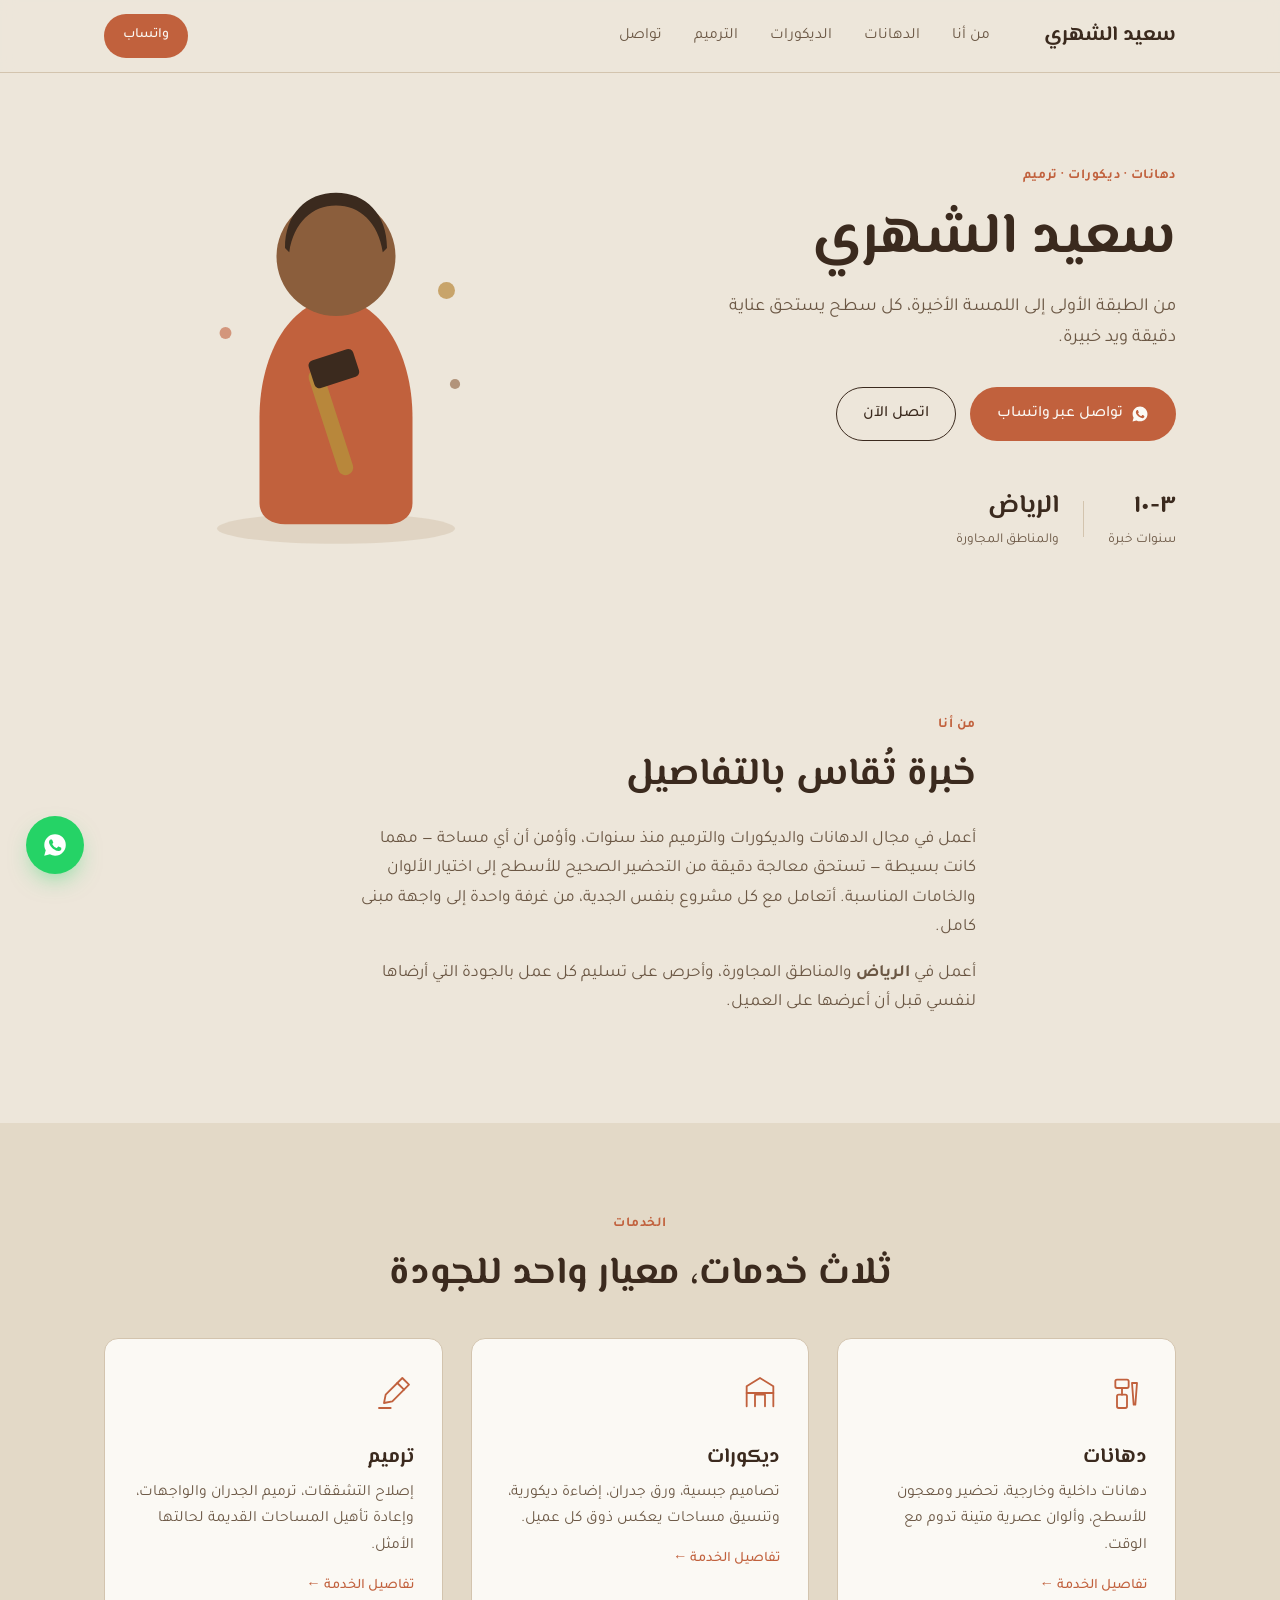
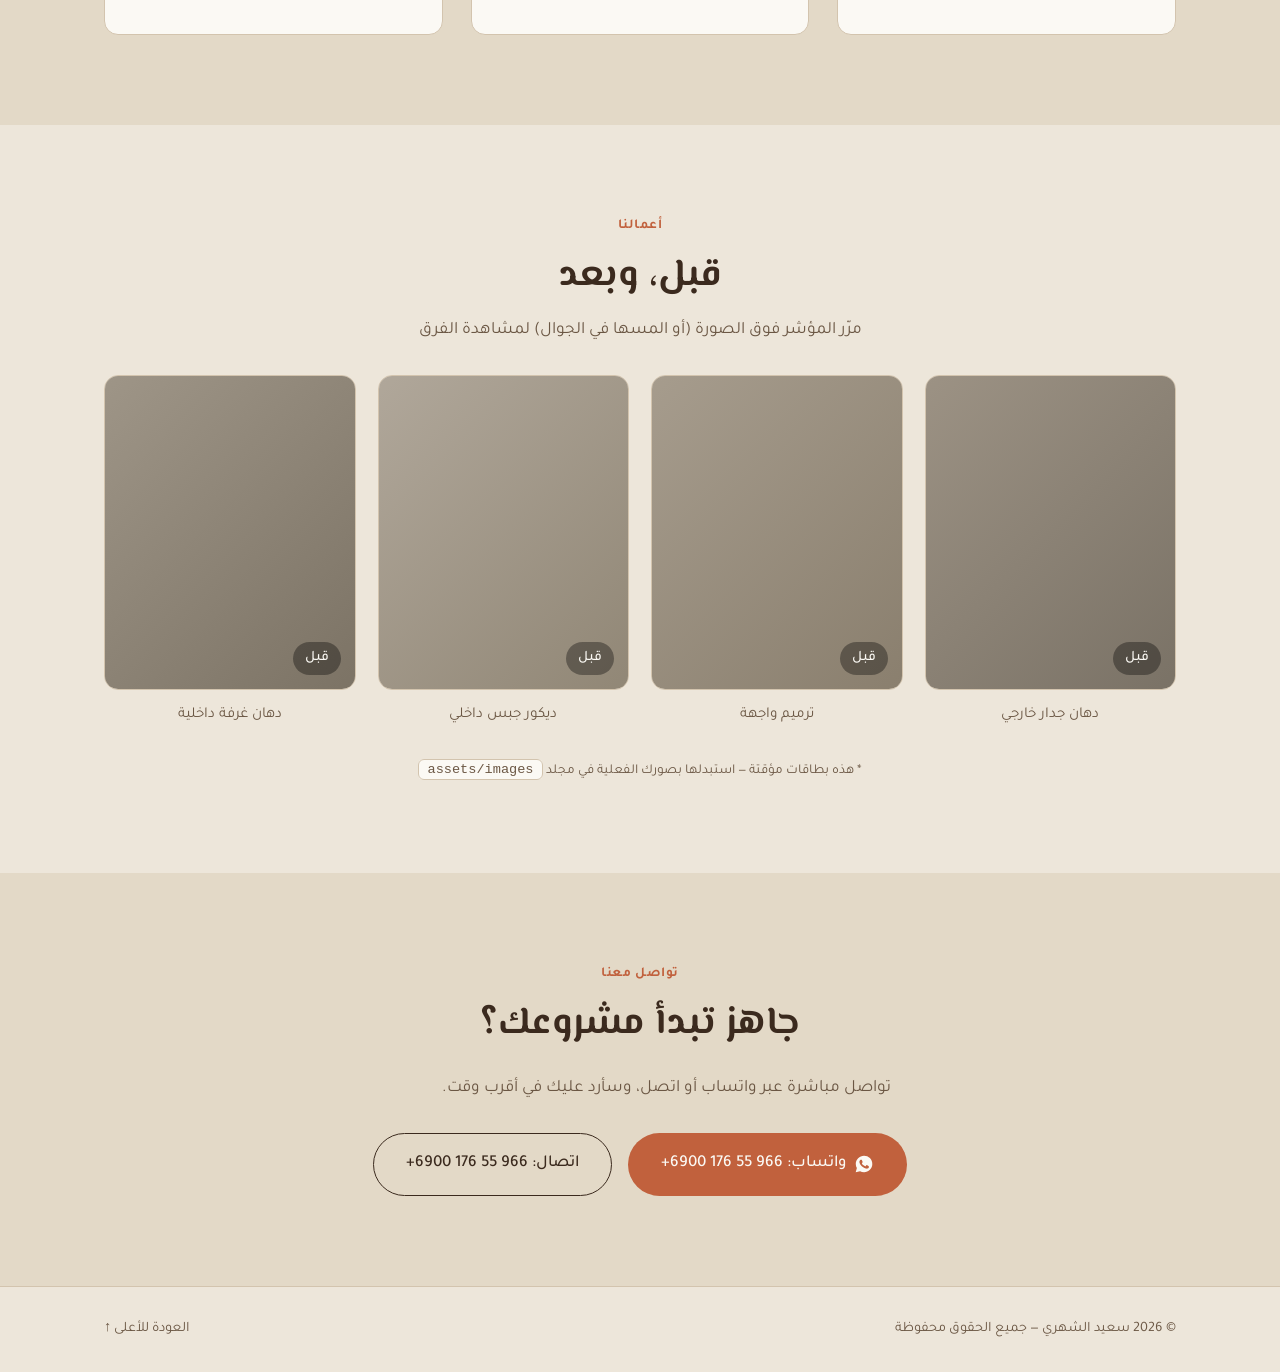
==== index.html @ 1bb6c1e1 "الموقع كامل مع CSS و JS" ====
<!DOCTYPE html>
<html lang="ar" dir="rtl">
<head>
<meta charset="UTF-8">
<meta name="viewport" content="width=device-width, initial-scale=1.0">
<title>سعيد الشهري | دهانات · ديكورات · ترميم في الرياض</title>
<meta name="description" content="سعيد الشهري - خبرة في الدهانات والديكورات والترميم. تواصل عبر واتساب أو اتصل مباشرة.">
<link rel="preconnect" href="https://fonts.googleapis.com">
<link rel="preconnect" href="https://fonts.gstatic.com" crossorigin>
<link href="https://fonts.googleapis.com/css2?family=El+Messiri:wght@500;600;700&family=Tajawal:wght@300;400;500;700&display=swap" rel="stylesheet">
<link rel="stylesheet" href="css/style.css">
</head>
<body>

<header class="site-header" id="top">
  <div class="container header-inner">
    <a href="#top" class="brand">سعيد الشهري</a>
    <nav class="main-nav" id="mainNav">
      <a href="#about">من أنا</a>
      <a href="painting.html">الدهانات</a>
      <a href="decor.html">الديكورات</a>
      <a href="restoration.html">الترميم</a>
      <a href="#contact">تواصل</a>
    </nav>
    <a href="https://wa.me/966551766900" class="btn btn-small btn-primary header-cta" target="_blank" rel="noopener">واتساب</a>
    <button class="nav-toggle" id="navToggle" aria-label="فتح القائمة" aria-expanded="false">
      <span></span><span></span><span></span>
    </button>
  </div>
</header>

<main>

  <!-- Hero -->
  <section class="hero">
    <div class="container hero-inner">
      <div class="hero-text reveal">
        <p class="eyebrow">دهانات · ديكورات · ترميم</p>
        <h1>سعيد الشهري</h1>
        <p class="hero-sub">من الطبقة الأولى إلى اللمسة الأخيرة، كل سطح يستحق عناية دقيقة ويد خبيرة.</p>
        <div class="hero-actions">
          <a href="https://wa.me/966551766900" class="btn btn-primary" target="_blank" rel="noopener">
            <svg viewBox="0 0 24 24" width="18" height="18" fill="currentColor" aria-hidden="true"><path d="M12.04 2C6.58 2 2.13 6.45 2.13 11.91c0 1.75.46 3.45 1.32 4.95L2.05 22l5.25-1.38a9.9 9.9 0 0 0 4.74 1.21h.01c5.46 0 9.91-4.45 9.91-9.91 0-2.65-1.03-5.14-2.9-7.01A9.82 9.82 0 0 0 12.04 2zm5.8 14.1c-.24.68-1.4 1.32-1.93 1.4-.5.08-1.11.11-1.79-.11-.41-.13-.94-.3-1.62-.6-2.85-1.23-4.71-4.1-4.85-4.29-.14-.19-1.16-1.54-1.16-2.94s.73-2.09 1-2.38c.26-.28.57-.35.76-.35h.55c.18 0 .41-.03.63.48.24.55.81 1.9.88 2.04.07.14.12.31.02.5-.09.19-.14.31-.28.48-.14.16-.29.36-.42.49-.14.14-.28.28-.12.55.16.28.72 1.19 1.56 1.92 1.07.95 1.98 1.25 2.25 1.39.28.14.44.12.6-.07.16-.19.69-.8.87-1.08.19-.28.37-.23.62-.14.26.09 1.6.75 1.87.89.28.14.46.21.53.32.07.13.07.7-.17 1.38z"/></svg>
            تواصل عبر واتساب
          </a>
          <a href="tel:+966551766900" class="btn btn-ghost">اتصل الآن</a>
        </div>
        <div class="hero-stats">
          <div class="stat">
            <span class="stat-num">٣-١٠</span>
            <span class="stat-label">سنوات خبرة</span>
          </div>
          <div class="stat-divider" aria-hidden="true"></div>
          <div class="stat">
            <span class="stat-num">الرياض</span>
            <span class="stat-label">والمناطق المجاورة</span>
          </div>
        </div>
      </div>
      <div class="hero-visual reveal" aria-hidden="true">
        <svg viewBox="0 0 400 460" class="avatar-illustration">
          <ellipse cx="200" cy="430" rx="140" ry="18" fill="#D3C4AE" opacity="0.5"/>
          <path d="M110 300 C110 220 150 160 200 160 C250 160 290 220 290 300 L290 400 C290 415 278 425 260 425 L140 425 C122 425 110 415 110 400 Z" fill="#C1613D"/>
          <circle cx="200" cy="110" r="70" fill="#8B5E3C"/>
          <path d="M140 100 C140 60 165 35 200 35 C235 35 260 60 260 100 L255 105 C250 70 228 50 200 50 C172 50 150 70 145 105 Z" fill="#3B2A1E"/>
          <rect x="185" y="240" width="18" height="130" rx="9" fill="#B8873B" transform="rotate(-18 194 305)"/>
          <rect x="170" y="225" width="55" height="34" rx="6" fill="#3B2A1E" transform="rotate(-18 197 242)"/>
          <circle cx="330" cy="150" r="10" fill="#B8873B" opacity="0.7"/>
          <circle cx="70" cy="200" r="7" fill="#C1613D" opacity="0.6"/>
          <circle cx="340" cy="260" r="6" fill="#8B5E3C" opacity="0.6"/>
        </svg>
      </div>
    </div>
  </section>

  <!-- About -->
  <section class="section" id="about">
    <div class="container narrow reveal">
      <p class="eyebrow">من أنا</p>
      <h2>خبرة تُقاس بالتفاصيل</h2>
      <p class="lead">
        أعمل في مجال الدهانات والديكورات والترميم منذ سنوات، وأؤمن أن أي مساحة — مهما كانت بسيطة —
        تستحق معالجة دقيقة من التحضير الصحيح للأسطح إلى اختيار الألوان والخامات المناسبة.
        أتعامل مع كل مشروع بنفس الجدية، من غرفة واحدة إلى واجهة مبنى كامل.
      </p>
      <p class="lead">
        أعمل في <strong>الرياض</strong> والمناطق المجاورة، وأحرص على تسليم كل عمل بالجودة
        التي أرضاها لنفسي قبل أن أعرضها على العميل.
      </p>
    </div>
  </section>

  <!-- Services -->
  <section class="section section-alt" id="services">
    <div class="container reveal">
      <p class="eyebrow center">الخدمات</p>
      <h2 class="center">ثلاث خدمات، معيار واحد للجودة</h2>
      <div class="services-grid">

        <div class="service-card">
          <div class="service-icon">
            <svg viewBox="0 0 48 48" width="40" height="40" fill="none" stroke="currentColor" stroke-width="2.2" stroke-linecap="round" stroke-linejoin="round">
              <rect x="10" y="8" width="16" height="10" rx="2"/>
              <path d="M18 18v8"/>
              <rect x="12" y="26" width="12" height="16" rx="2"/>
              <path d="M30 12h6l-2 26h-2z"/>
            </svg>
          </div>
          <h3>دهانات</h3>
          <p>دهانات داخلية وخارجية، تحضير ومعجون للأسطح، وألوان عصرية متينة تدوم مع الوقت.</p>
          <a href="painting.html" class="service-more">تفاصيل الخدمة ←</a>
        </div>

        <div class="service-card">
          <div class="service-icon">
            <svg viewBox="0 0 48 48" width="40" height="40" fill="none" stroke="currentColor" stroke-width="2.2" stroke-linecap="round" stroke-linejoin="round">
              <path d="M8 40V16l16-10 16 10v24"/>
              <path d="M18 40V26h12v14"/>
              <path d="M8 24h32"/>
            </svg>
          </div>
          <h3>ديكورات</h3>
          <p>تصاميم جبسية، ورق جدران، إضاءة ديكورية، وتنسيق مساحات يعكس ذوق كل عميل.</p>
          <a href="decor.html" class="service-more">تفاصيل الخدمة ←</a>
        </div>

        <div class="service-card">
          <div class="service-icon">
            <svg viewBox="0 0 48 48" width="40" height="40" fill="none" stroke="currentColor" stroke-width="2.2" stroke-linecap="round" stroke-linejoin="round">
              <path d="M34 6l8 8-20 20-10 2 2-10z"/>
              <path d="M28 12l8 8"/>
              <path d="M6 42h14"/>
            </svg>
          </div>
          <h3>ترميم</h3>
          <p>إصلاح التشققات، ترميم الجدران والواجهات، وإعادة تأهيل المساحات القديمة لحالتها الأمثل.</p>
          <a href="restoration.html" class="service-more">تفاصيل الخدمة ←</a>
        </div>

      </div>
    </div>
  </section>

  <!-- Gallery -->
  <section class="section" id="gallery">
    <div class="container reveal">
      <p class="eyebrow center">أعمالنا</p>
      <h2 class="center">قبل، وبعد</h2>
      <p class="lead center gallery-hint">مرّر المؤشر فوق الصورة (أو المسها في الجوال) لمشاهدة الفرق</p>

      <div class="gallery-grid">
        <div class="gallery-card">
          <div class="gallery-wipe">
            <div class="gallery-before ph-1"><span>قبل</span></div>
            <div class="gallery-after ph-1-after"><span>بعد</span></div>
          </div>
          <p class="gallery-caption">دهان جدار خارجي</p>
        </div>
        <div class="gallery-card">
          <div class="gallery-wipe">
            <div class="gallery-before ph-2"><span>قبل</span></div>
            <div class="gallery-after ph-2-after"><span>بعد</span></div>
          </div>
          <p class="gallery-caption">ترميم واجهة</p>
        </div>
        <div class="gallery-card">
          <div class="gallery-wipe">
            <div class="gallery-before ph-3"><span>قبل</span></div>
            <div class="gallery-after ph-3-after"><span>بعد</span></div>
          </div>
          <p class="gallery-caption">ديكور جبس داخلي</p>
        </div>
        <div class="gallery-card">
          <div class="gallery-wipe">
            <div class="gallery-before ph-4"><span>قبل</span></div>
            <div class="gallery-after ph-4-after"><span>بعد</span></div>
          </div>
          <p class="gallery-caption">دهان غرفة داخلية</p>
        </div>
      </div>
      <p class="gallery-note">* هذه بطاقات مؤقتة — استبدلها بصورك الفعلية في مجلد <code>assets/images</code></p>
    </div>
  </section>

  <!-- Contact -->
  <section class="section section-alt" id="contact">
    <div class="container narrow center reveal">
      <p class="eyebrow center">تواصل معنا</p>
      <h2>جاهز تبدأ مشروعك؟</h2>
      <p class="lead">تواصل مباشرة عبر واتساب أو اتصل، وسأرد عليك في أقرب وقت.</p>
      <div class="contact-actions">
        <a href="https://wa.me/966551766900" class="btn btn-primary btn-large" target="_blank" rel="noopener">
          <svg viewBox="0 0 24 24" width="20" height="20" fill="currentColor" aria-hidden="true"><path d="M12.04 2C6.58 2 2.13 6.45 2.13 11.91c0 1.75.46 3.45 1.32 4.95L2.05 22l5.25-1.38a9.9 9.9 0 0 0 4.74 1.21h.01c5.46 0 9.91-4.45 9.91-9.91 0-2.65-1.03-5.14-2.9-7.01A9.82 9.82 0 0 0 12.04 2zm5.8 14.1c-.24.68-1.4 1.32-1.93 1.4-.5.08-1.11.11-1.79-.11-.41-.13-.94-.3-1.62-.6-2.85-1.23-4.71-4.1-4.85-4.29-.14-.19-1.16-1.54-1.16-2.94s.73-2.09 1-2.38c.26-.28.57-.35.76-.35h.55c.18 0 .41-.03.63.48.24.55.81 1.9.88 2.04.07.14.12.31.02.5-.09.19-.14.31-.28.48-.14.16-.29.36-.42.49-.14.14-.28.28-.12.55.16.28.72 1.19 1.56 1.92 1.07.95 1.98 1.25 2.25 1.39.28.14.44.12.6-.07.16-.19.69-.8.87-1.08.19-.28.37-.23.62-.14.26.09 1.6.75 1.87.89.28.14.46.21.53.32.07.13.07.7-.17 1.38z"/></svg>
          واتساب: 966 55 176 6900+
        </a>
        <a href="tel:+966551766900" class="btn btn-ghost btn-large">اتصال: 966 55 176 6900+</a>
      </div>
    </div>
  </section>

</main>

<footer class="site-footer">
  <div class="container footer-inner">
    <span>© <span id="year"></span> سعيد الشهري — جميع الحقوق محفوظة</span>
    <a href="#top" class="back-top">العودة للأعلى ↑</a>
  </div>
</footer>

<a href="https://wa.me/966551766900" class="floating-whatsapp" target="_blank" rel="noopener" aria-label="تواصل عبر واتساب">
  <svg viewBox="0 0 24 24" width="26" height="26" fill="currentColor" aria-hidden="true"><path d="M12.04 2C6.58 2 2.13 6.45 2.13 11.91c0 1.75.46 3.45 1.32 4.95L2.05 22l5.25-1.38a9.9 9.9 0 0 0 4.74 1.21h.01c5.46 0 9.91-4.45 9.91-9.91 0-2.65-1.03-5.14-2.9-7.01A9.82 9.82 0 0 0 12.04 2zm5.8 14.1c-.24.68-1.4 1.32-1.93 1.4-.5.08-1.11.11-1.79-.11-.41-.13-.94-.3-1.62-.6-2.85-1.23-4.71-4.1-4.85-4.29-.14-.19-1.16-1.54-1.16-2.94s.73-2.09 1-2.38c.26-.28.57-.35.76-.35h.55c.18 0 .41-.03.63.48.24.55.81 1.9.88 2.04.07.14.12.31.02.5-.09.19-.14.31-.28.48-.14.16-.29.36-.42.49-.14.14-.28.28-.12.55.16.28.72 1.19 1.56 1.92 1.07.95 1.98 1.25 2.25 1.39.28.14.44.12.6-.07.16-.19.69-.8.87-1.08.19-.28.37-.23.62-.14.26.09 1.6.75 1.87.89.28.14.46.21.53.32.07.13.07.7-.17 1.38z"/></svg>
</a>

<script src="js/main.js"></script>
</body>
</html>
---- css/style.css ----
/* ===== Tokens ===== */
:root {
  --bg: #EDE6DA;
  --bg-alt: #E3D9C7;
  --ink: #3B2A1E;
  --ink-soft: #6B5744;
  --terracotta: #C1613D;
  --terracotta-dark: #A6502F;
  --ochre: #B8873B;
  --line: #D3C4AE;
  --white: #FBF9F4;

  --font-display: 'El Messiri', 'Tahoma', sans-serif;
  --font-body: 'Tajawal', 'Tahoma', sans-serif;

  --container: 1120px;
  --radius: 14px;
}

@media (prefers-reduced-motion: reduce) {
  * { animation-duration: 0.001ms !important; transition-duration: 0.001ms !important; }
}

* { box-sizing: border-box; margin: 0; padding: 0; }

html { scroll-behavior: smooth; }

body {
  font-family: var(--font-body);
  background: var(--bg);
  color: var(--ink);
  line-height: 1.7;
  -webkit-font-smoothing: antialiased;
}

img { max-width: 100%; display: block; }

.container {
  max-width: var(--container);
  margin: 0 auto;
  padding: 0 24px;
}
.container.narrow { max-width: 720px; }
.center { text-align: center; }

h1, h2, h3 {
  font-family: var(--font-display);
  font-weight: 700;
  color: var(--ink);
  line-height: 1.25;
}

a { color: inherit; text-decoration: none; }

/* ===== Reveal on scroll ===== */
.reveal {
  opacity: 0;
  transform: translateY(18px);
  transition: opacity 0.7s ease, transform 0.7s ease;
}
.reveal.is-visible {
  opacity: 1;
  transform: translateY(0);
}

/* ===== Header ===== */
.site-header {
  position: sticky;
  top: 0;
  z-index: 50;
  background: rgba(237, 230, 218, 0.9);
  backdrop-filter: blur(8px);
  border-bottom: 1px solid var(--line);
}
.header-inner {
  display: flex;
  align-items: center;
  justify-content: space-between;
  gap: 20px;
  height: 72px;
}
.brand {
  font-family: var(--font-display);
  font-size: 1.3rem;
  font-weight: 700;
  color: var(--ink);
}
.main-nav {
  display: flex;
  gap: 28px;
  margin-inline-end: auto;
  margin-inline-start: 32px;
}
.main-nav a {
  font-size: 0.98rem;
  color: var(--ink-soft);
  position: relative;
  padding: 6px 2px;
  transition: color 0.2s ease;
}
.main-nav a:hover { color: var(--terracotta); }

.header-cta { display: inline-flex; }

.nav-toggle {
  display: none;
  flex-direction: column;
  justify-content: center;
  gap: 5px;
  width: 40px;
  height: 40px;
  background: none;
  border: none;
  cursor: pointer;
}
.nav-toggle span {
  display: block;
  height: 2px;
  background: var(--ink);
  border-radius: 2px;
  transition: transform 0.25s ease, opacity 0.25s ease;
}

/* ===== Buttons ===== */
.btn {
  display: inline-flex;
  align-items: center;
  gap: 8px;
  padding: 13px 26px;
  border-radius: 999px;
  font-size: 0.98rem;
  font-weight: 500;
  cursor: pointer;
  border: 1.5px solid transparent;
  transition: transform 0.2s ease, box-shadow 0.2s ease, background 0.2s ease;
}
.btn-primary {
  background: var(--terracotta);
  color: var(--white);
}
.btn-primary:hover {
  background: var(--terracotta-dark);
  transform: translateY(-2px);
  box-shadow: 0 8px 20px -8px rgba(193, 97, 61, 0.6);
}
.btn-ghost {
  background: transparent;
  border-color: var(--ink);
  color: var(--ink);
}
.btn-ghost:hover {
  background: var(--ink);
  color: var(--white);
  transform: translateY(-2px);
}
.btn-small { padding: 9px 18px; font-size: 0.88rem; }
.btn-large { padding: 16px 32px; font-size: 1.05rem; }

/* ===== Hero ===== */
.hero {
  padding: 90px 0 70px;
  overflow: hidden;
}
.hero-inner {
  display: grid;
  grid-template-columns: 1.1fr 0.9fr;
  gap: 40px;
  align-items: center;
}
.eyebrow {
  font-size: 0.85rem;
  letter-spacing: 0.04em;
  color: var(--terracotta);
  font-weight: 700;
  margin-bottom: 14px;
}
.eyebrow.center { text-align: center; }
.hero h1 {
  font-size: clamp(2.4rem, 5vw, 3.6rem);
  margin-bottom: 18px;
}
.hero-sub {
  font-size: 1.15rem;
  color: var(--ink-soft);
  max-width: 46ch;
  margin-bottom: 32px;
}
.hero-actions {
  display: flex;
  flex-wrap: wrap;
  gap: 14px;
  margin-bottom: 44px;
}
.hero-stats {
  display: flex;
  align-items: center;
  gap: 24px;
}
.stat { display: flex; flex-direction: column; }
.stat-num {
  font-family: var(--font-display);
  font-size: 1.6rem;
  font-weight: 700;
  color: var(--ink);
}
.stat-label {
  font-size: 0.85rem;
  color: var(--ink-soft);
}
.stat-divider {
  width: 1px;
  height: 36px;
  background: var(--line);
}

.hero-visual { display: flex; justify-content: center; }
.avatar-illustration { width: 100%; max-width: 340px; height: auto; }

/* ===== Sections ===== */
.section { padding: 90px 0; }
.section-alt { background: var(--bg-alt); }

.section h2 {
  font-size: clamp(1.8rem, 3.5vw, 2.4rem);
  margin-bottom: 26px;
}
.lead {
  font-size: 1.08rem;
  color: var(--ink-soft);
  margin-bottom: 16px;
  max-width: 62ch;
}
.lead.center { margin-left: auto; margin-right: auto; }

/* ===== Services ===== */
.services-grid {
  display: grid;
  grid-template-columns: repeat(3, 1fr);
  gap: 28px;
  margin-top: 40px;
}
.service-card {
  background: var(--white);
  border: 1px solid var(--line);
  border-radius: var(--radius);
  padding: 34px 28px;
  text-align: start;
  transition: transform 0.25s ease, box-shadow 0.25s ease;
}
.service-card:hover {
  transform: translateY(-6px);
  box-shadow: 0 16px 30px -18px rgba(59, 42, 30, 0.3);
}
.service-icon {
  color: var(--terracotta);
  margin-bottom: 18px;
}
.service-card h3 {
  font-size: 1.3rem;
  margin-bottom: 10px;
}
.service-card p {
  color: var(--ink-soft);
  font-size: 0.98rem;
}

/* ===== Gallery ===== */
.gallery-hint { margin-top: -10px; }
.gallery-grid {
  display: grid;
  grid-template-columns: repeat(4, 1fr);
  gap: 22px;
  margin-top: 30px;
}
.gallery-card { text-align: center; }
.gallery-wipe {
  position: relative;
  aspect-ratio: 4 / 5;
  border-radius: var(--radius);
  overflow: hidden;
  isolation: isolate;
  cursor: pointer;
  border: 1px solid var(--line);
}
.gallery-before, .gallery-after {
  position: absolute;
  inset: 0;
  display: flex;
  align-items: flex-end;
  padding: 14px;
}
.gallery-before span, .gallery-after span {
  color: var(--white);
  font-size: 0.9rem;
  font-weight: 500;
  background: rgba(0,0,0,0.35);
  padding: 4px 12px;
  border-radius: 999px;
}
.gallery-after {
  clip-path: polygon(0 0, 0 0, 0 100%, 0 100%);
  transition: clip-path 0.6s cubic-bezier(0.65, 0, 0.35, 1);
}
.gallery-wipe:hover .gallery-after,
.gallery-wipe.is-active .gallery-after {
  clip-path: polygon(0 0, 100% 0, 100% 100%, 0 100%);
}

.ph-1 { background: linear-gradient(135deg, #9C9284, #7A7266); }
.ph-1-after { background: linear-gradient(135deg, var(--terracotta), var(--ochre)); }
.ph-2 { background: linear-gradient(135deg, #A69C8D, #8A7F6E); }
.ph-2-after { background: linear-gradient(135deg, #C1613D, #8B5E3C); }
.ph-3 { background: linear-gradient(135deg, #B0A79A, #918776); }
.ph-3-after { background: linear-gradient(135deg, var(--ochre), #D9B36C); }
.ph-4 { background: linear-gradient(135deg, #9E9587, #7C7365); }
.ph-4-after { background: linear-gradient(135deg, #A6502F, var(--terracotta)); }

.gallery-caption {
  margin-top: 12px;
  font-size: 0.95rem;
  color: var(--ink-soft);
}
.gallery-note {
  margin-top: 30px;
  font-size: 0.85rem;
  color: var(--ink-soft);
  text-align: center;
}
.gallery-note code {
  background: var(--white);
  padding: 2px 8px;
  border-radius: 6px;
  border: 1px solid var(--line);
}

/* ===== Contact ===== */
.contact-actions {
  display: flex;
  flex-wrap: wrap;
  justify-content: center;
  gap: 16px;
  margin-top: 30px;
}

/* ===== Footer ===== */
.site-footer {
  padding: 30px 0;
  border-top: 1px solid var(--line);
}
.footer-inner {
  display: flex;
  justify-content: space-between;
  flex-wrap: wrap;
  gap: 12px;
  font-size: 0.9rem;
  color: var(--ink-soft);
}
.back-top { transition: color 0.2s ease; }
.back-top:hover { color: var(--terracotta); }

/* ===== Floating WhatsApp ===== */
.floating-whatsapp {
  position: fixed;
  bottom: 26px;
  left: 26px;
  z-index: 60;
  width: 58px;
  height: 58px;
  border-radius: 50%;
  background: #25D366;
  color: #fff;
  display: flex;
  align-items: center;
  justify-content: center;
  box-shadow: 0 10px 24px -8px rgba(37, 211, 102, 0.6);
  transition: transform 0.2s ease;
}
.floating-whatsapp:hover { transform: scale(1.08); }

/* ===== Responsive ===== */
@media (max-width: 860px) {
  .hero-inner { grid-template-columns: 1fr; }
  .hero-visual { order: -1; max-width: 220px; margin: 0 auto 20px; }
  .services-grid { grid-template-columns: 1fr; }
  .gallery-grid { grid-template-columns: repeat(2, 1fr); }
}

@media (max-width: 720px) {
  .main-nav {
    position: fixed;
    inset-inline: 0;
    top: 72px;
    background: var(--bg);
    border-bottom: 1px solid var(--line);
    flex-direction: column;
    padding: 20px 24px;
    gap: 18px;
    transform: translateY(-120%);
    transition: transform 0.3s ease;
  }
  .main-nav.is-open { transform: translateY(0); }
  .header-cta { display: none; }
  .nav-toggle { display: flex; }
  .nav-toggle.is-open span:nth-child(1) { transform: translateY(7px) rotate(45deg); }
  .nav-toggle.is-open span:nth-child(2) { opacity: 0; }
  .nav-toggle.is-open span:nth-child(3) { transform: translateY(-7px) rotate(-45deg); }
}

@media (max-width: 520px) {
  .gallery-grid { grid-template-columns: 1fr 1fr; }
  .hero-stats { flex-wrap: wrap; }
}

/* ===== Service detail pages ===== */
.page-hero {
  padding: 56px 0 30px;
  text-align: center;
}
.page-hero .eyebrow.center { justify-content: center; }
.page-hero h1 {
  font-size: clamp(2rem, 4vw, 2.8rem);
  margin-bottom: 14px;
}
.page-hero .lead { max-width: 60ch; margin: 0 auto; }

.breadcrumb {
  font-size: 0.85rem;
  color: var(--ink-soft);
  padding: 18px 0 0;
}
.breadcrumb a { color: var(--terracotta); }

.type-list { margin-top: 10px; }
.type-block {
  padding: 32px 0;
  border-bottom: 1px solid var(--line);
}
.type-block:last-child { border-bottom: none; }
.type-block h2 {
  font-size: 1.35rem;
  margin-bottom: 10px;
}
.type-block p {
  color: var(--ink-soft);
  max-width: 68ch;
  font-size: 1rem;
}

.cta-band {
  background: var(--bg-alt);
  border-radius: var(--radius);
  padding: 40px 30px;
  text-align: center;
  margin-top: 50px;
}
.cta-band h3 { margin-bottom: 10px; font-size: 1.3rem; }
.cta-band p { color: var(--ink-soft); margin-bottom: 22px; }
.cta-band .hero-actions { justify-content: center; margin-bottom: 0; }

.related-services { margin-top: 60px; }
.related-services h3 {
  margin-bottom: 18px;
  font-size: 1.05rem;
  color: var(--ink-soft);
  font-weight: 500;
}
.related-links { display: flex; gap: 16px; flex-wrap: wrap; }
.related-links a {
  padding: 10px 18px;
  border: 1px solid var(--line);
  border-radius: 999px;
  font-size: 0.92rem;
  transition: border-color 0.2s ease, color 0.2s ease;
}
.related-links a:hover { border-color: var(--terracotta); color: var(--terracotta); }

.service-more {
  display: inline-block;
  margin-top: 14px;
  font-size: 0.9rem;
  color: var(--terracotta);
  font-weight: 500;
}
.service-more:hover { text-decoration: underline; }

/* Keyboard focus visibility */
a:focus-visible, button:focus-visible {
  outline: 2px solid var(--terracotta);
  outline-offset: 3px;
}
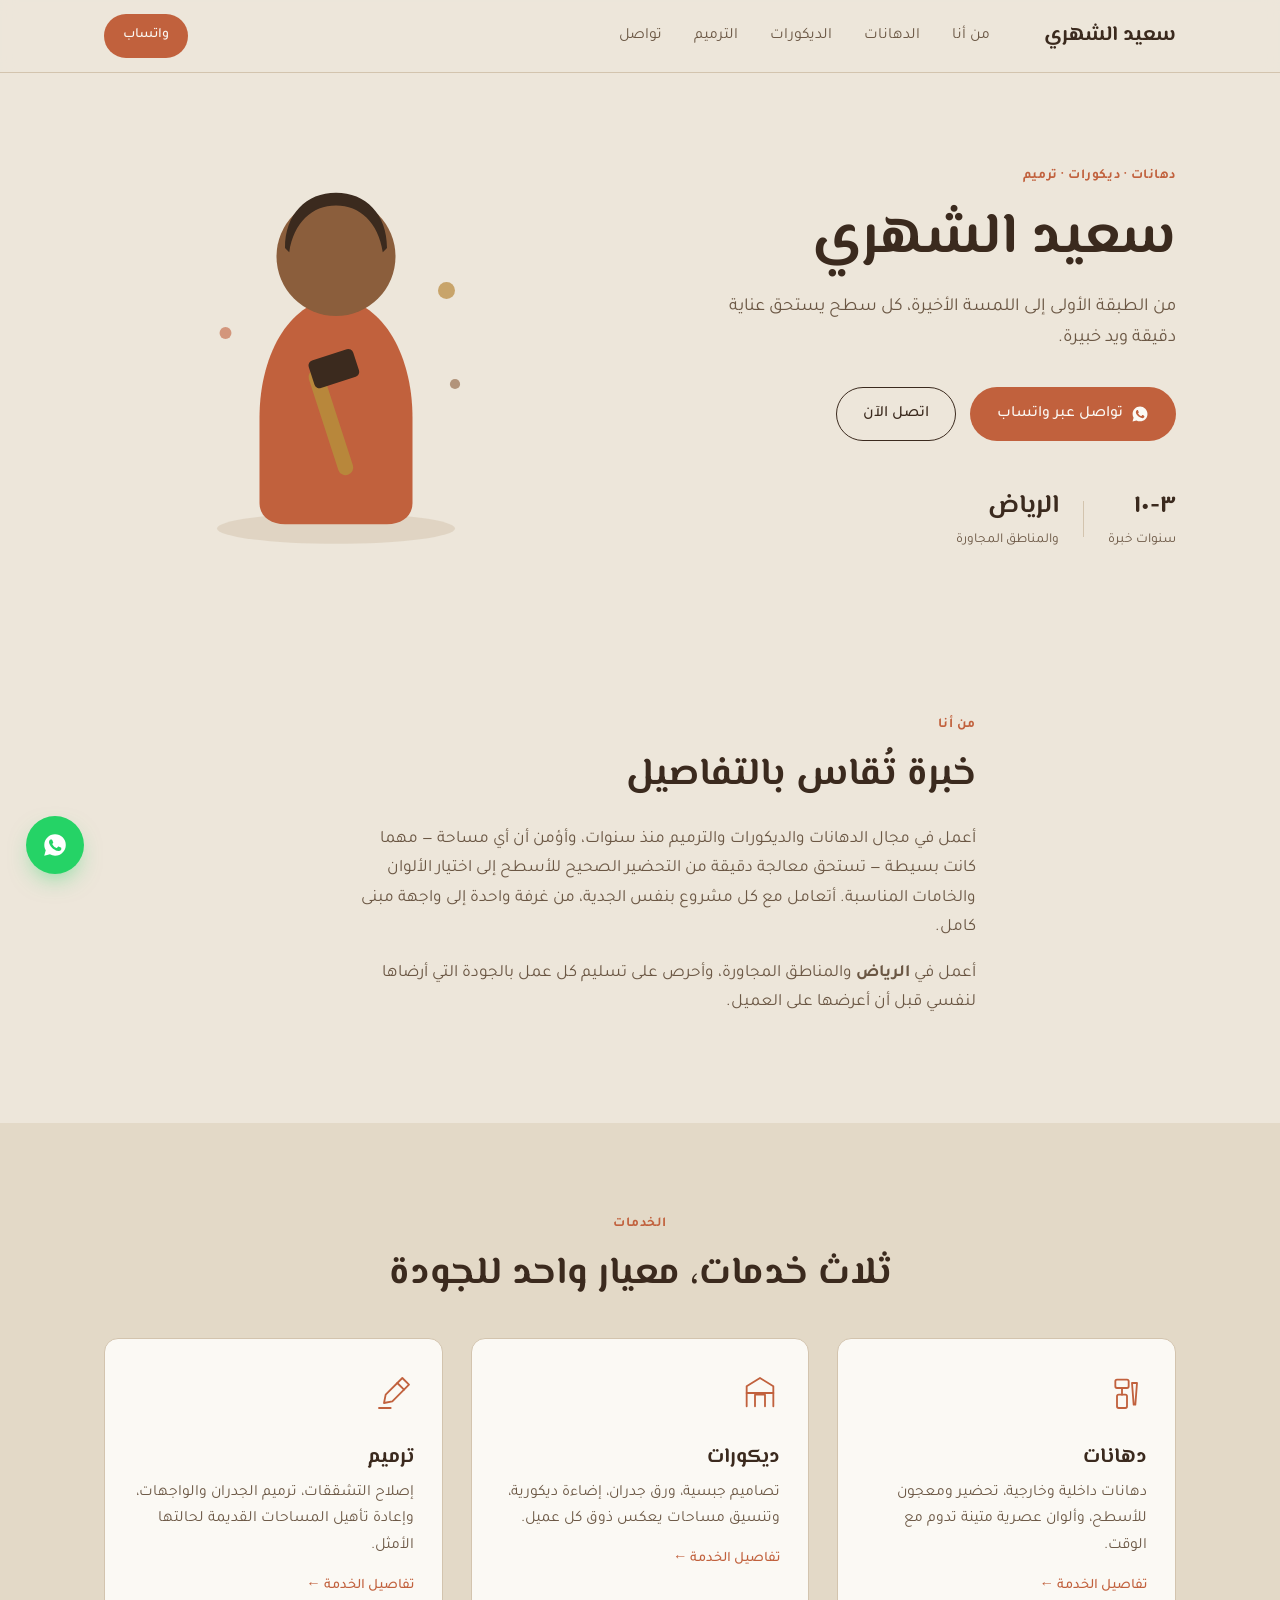
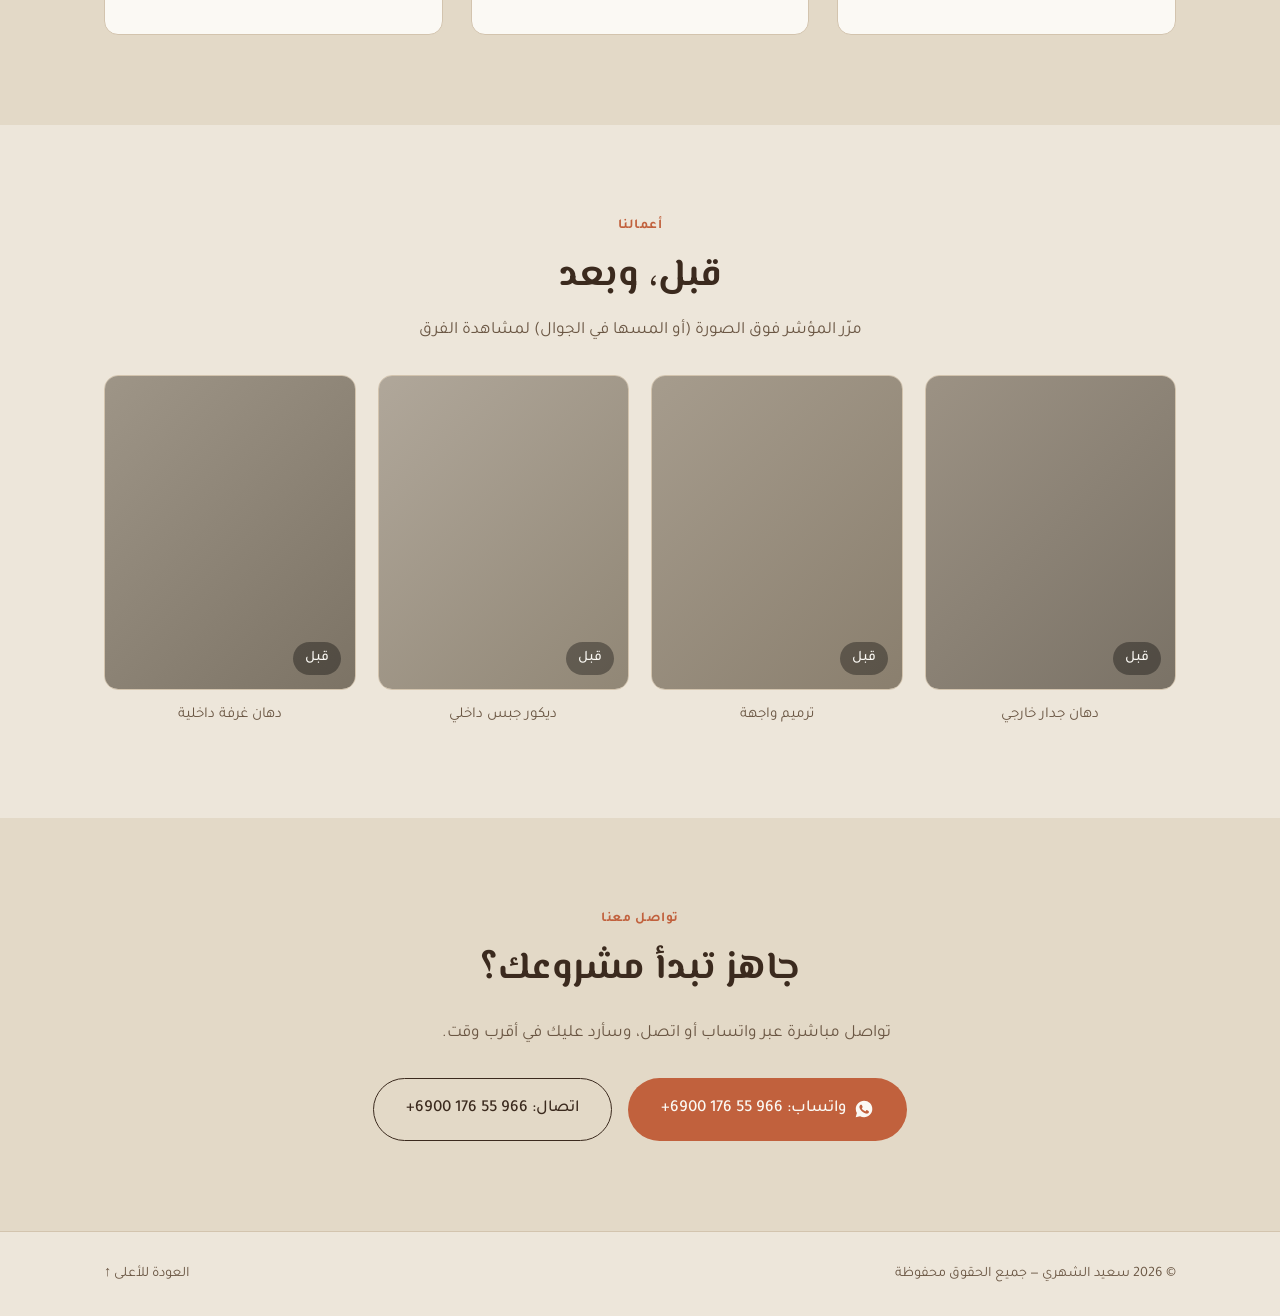
==== commit e70a787a: "Add Google tag for conversion tracking" ====
--- a/index.html
+++ b/index.html
@@ -1,6 +1,25 @@
 <!DOCTYPE html>
 <html lang="ar" dir="rtl">
 <head>
+  <!DOCTYPE html>
+<html lang="en">
+<head>
+  <!-- PASTE HERE - very first thing -->
+  <!-- Google tag (gtag.js) -->
+  <script async src="https://www.googletagmanager.com/gtag/js?id=AW-18319807078"></script>
+  <script>
+    window.dataLayer = window.dataLayer || [];
+    function gtag(){dataLayer.push(arguments);}
+    gtag('js', new Date());
+    gtag('config', 'AW-18319807078');
+  </script>
+
+  <meta charset="UTF-8">
+  <meta name="viewport" content="width=device-width, initial-scale=1.0">
+  <title>Saeed Al-Shehri Painting & Decoration</title>
+  <link rel="stylesheet" href="styles.css">
+  <!-- rest of your head content stays below -->
+</head>
 <meta charset="UTF-8">
 <meta name="viewport" content="width=device-width, initial-scale=1.0">
 <title>سعيد الشهري | دهانات · ديكورات · ترميم في الرياض</title>
@@ -177,9 +196,7 @@
           </div>
           <p class="gallery-caption">دهان غرفة داخلية</p>
         </div>
-      </div>
-      <p class="gallery-note">* هذه بطاقات مؤقتة — استبدلها بصورك الفعلية في مجلد <code>assets/images</code></p>
-    </div>
+      </div>  
   </section>
 
   <!-- Contact -->
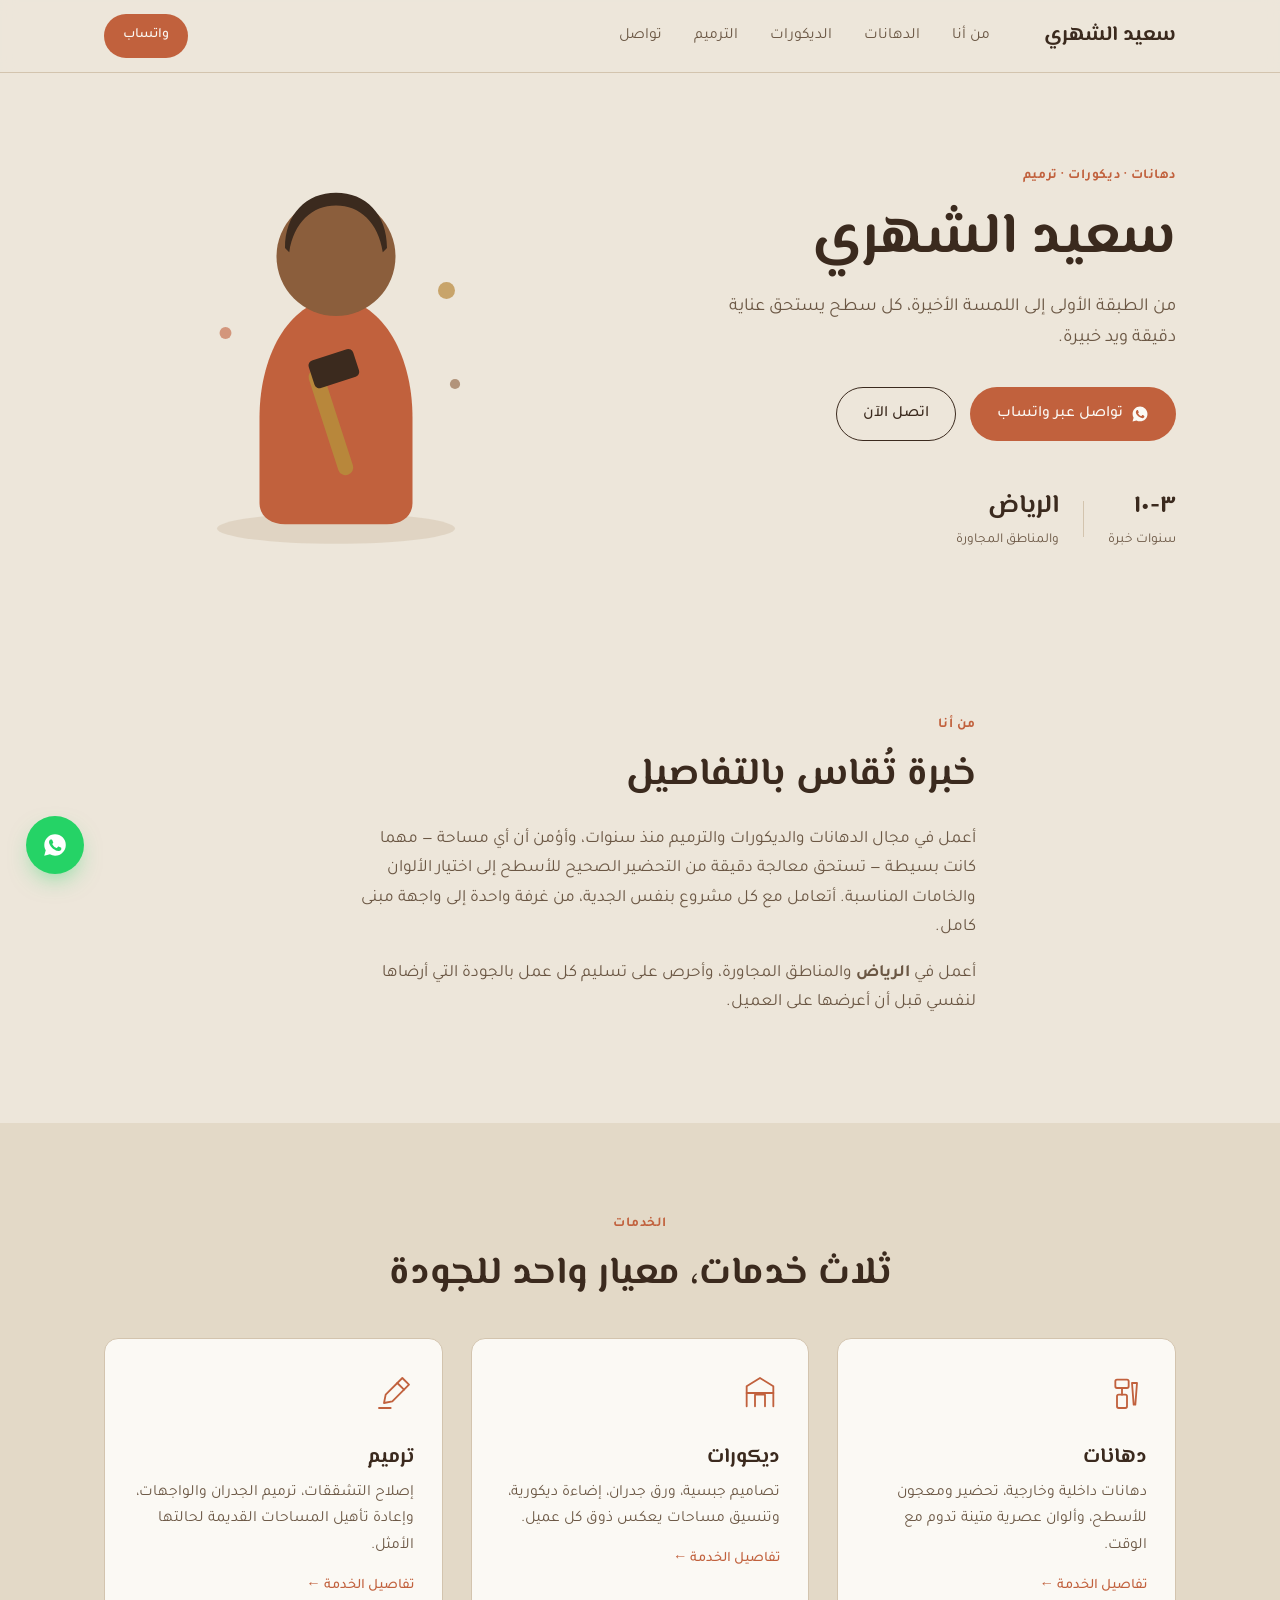
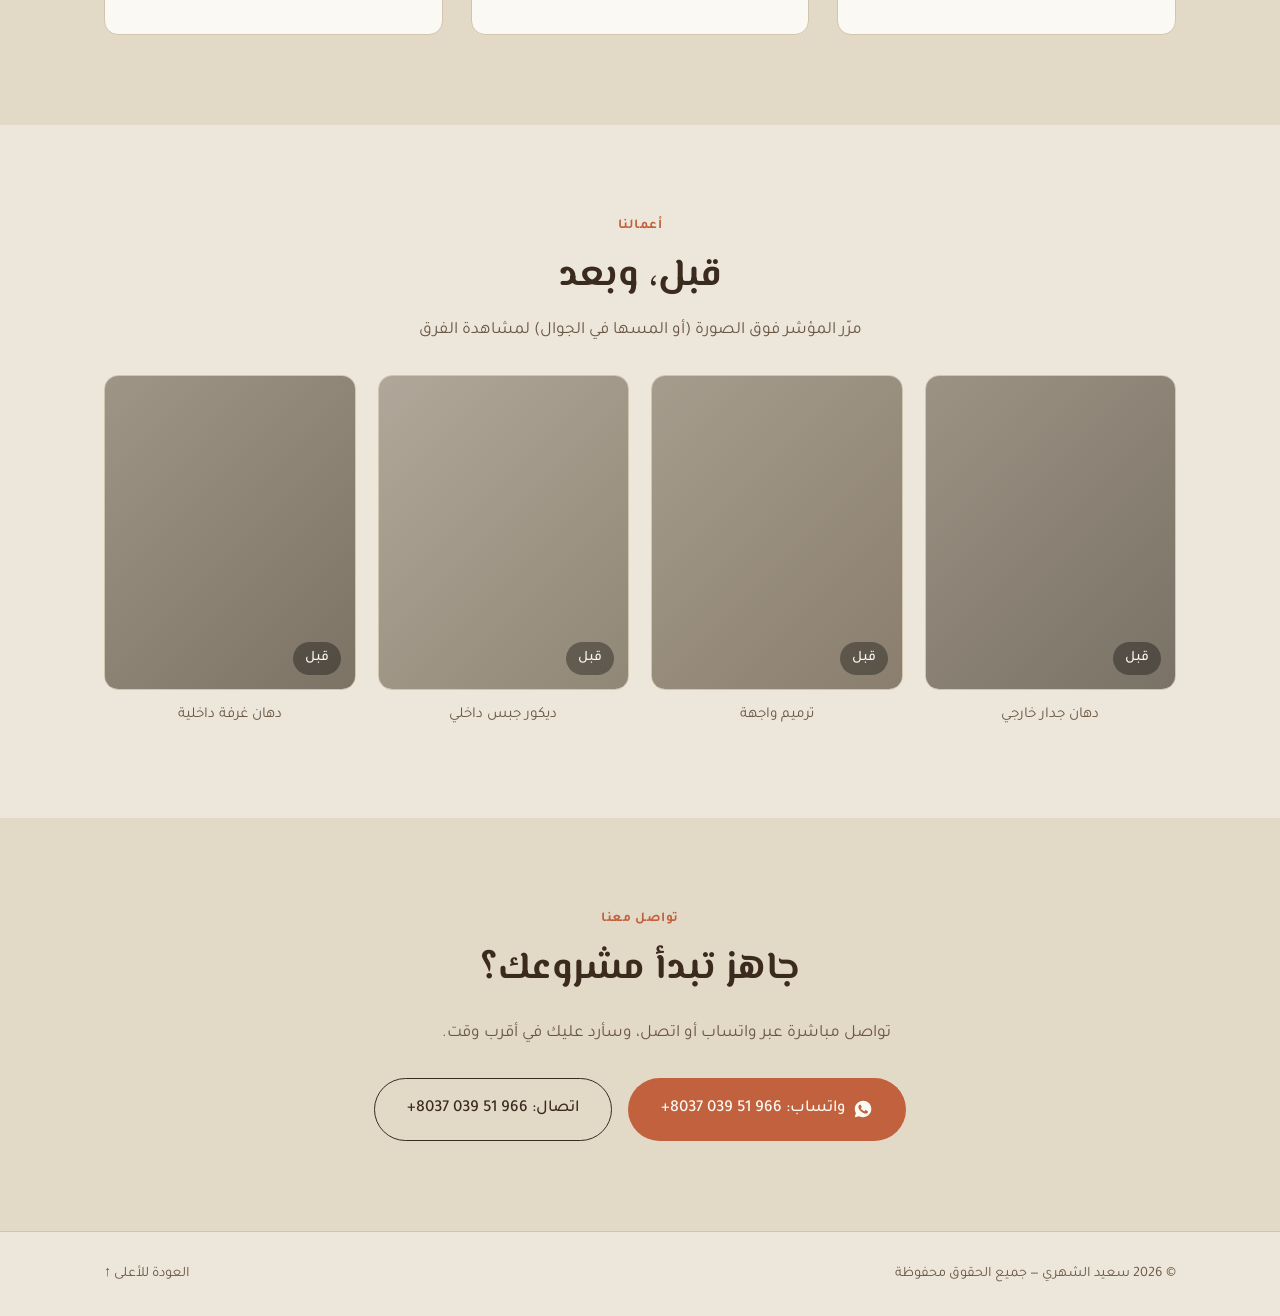
==== commit c8756872: "Update contact number" ====
--- a/index.html
+++ b/index.html
@@ -41,7 +41,7 @@
       <a href="restoration.html">الترميم</a>
       <a href="#contact">تواصل</a>
     </nav>
-    <a href="https://wa.me/966551766900" class="btn btn-small btn-primary header-cta" target="_blank" rel="noopener">واتساب</a>
+    <a href="https://wa.me/966510398037" class="btn btn-small btn-primary header-cta" target="_blank" rel="noopener">واتساب</a>
     <button class="nav-toggle" id="navToggle" aria-label="فتح القائمة" aria-expanded="false">
       <span></span><span></span><span></span>
     </button>
@@ -58,11 +58,11 @@
         <h1>سعيد الشهري</h1>
         <p class="hero-sub">من الطبقة الأولى إلى اللمسة الأخيرة، كل سطح يستحق عناية دقيقة ويد خبيرة.</p>
         <div class="hero-actions">
-          <a href="https://wa.me/966551766900" class="btn btn-primary" target="_blank" rel="noopener">
+          <a href="https://wa.me/966510398037" class="btn btn-primary" target="_blank" rel="noopener">
             <svg viewBox="0 0 24 24" width="18" height="18" fill="currentColor" aria-hidden="true"><path d="M12.04 2C6.58 2 2.13 6.45 2.13 11.91c0 1.75.46 3.45 1.32 4.95L2.05 22l5.25-1.38a9.9 9.9 0 0 0 4.74 1.21h.01c5.46 0 9.91-4.45 9.91-9.91 0-2.65-1.03-5.14-2.9-7.01A9.82 9.82 0 0 0 12.04 2zm5.8 14.1c-.24.68-1.4 1.32-1.93 1.4-.5.08-1.11.11-1.79-.11-.41-.13-.94-.3-1.62-.6-2.85-1.23-4.71-4.1-4.85-4.29-.14-.19-1.16-1.54-1.16-2.94s.73-2.09 1-2.38c.26-.28.57-.35.76-.35h.55c.18 0 .41-.03.63.48.24.55.81 1.9.88 2.04.07.14.12.31.02.5-.09.19-.14.31-.28.48-.14.16-.29.36-.42.49-.14.14-.28.28-.12.55.16.28.72 1.19 1.56 1.92 1.07.95 1.98 1.25 2.25 1.39.28.14.44.12.6-.07.16-.19.69-.8.87-1.08.19-.28.37-.23.62-.14.26.09 1.6.75 1.87.89.28.14.46.21.53.32.07.13.07.7-.17 1.38z"/></svg>
             تواصل عبر واتساب
           </a>
-          <a href="tel:+966551766900" class="btn btn-ghost">اتصل الآن</a>
+          <a href="tel:+966510398037" class="btn btn-ghost">اتصل الآن</a>
         </div>
         <div class="hero-stats">
           <div class="stat">
@@ -206,11 +206,11 @@
       <h2>جاهز تبدأ مشروعك؟</h2>
       <p class="lead">تواصل مباشرة عبر واتساب أو اتصل، وسأرد عليك في أقرب وقت.</p>
       <div class="contact-actions">
-        <a href="https://wa.me/966551766900" class="btn btn-primary btn-large" target="_blank" rel="noopener">
+        <a href="https://wa.me/966510398037" class="btn btn-primary btn-large" target="_blank" rel="noopener">
           <svg viewBox="0 0 24 24" width="20" height="20" fill="currentColor" aria-hidden="true"><path d="M12.04 2C6.58 2 2.13 6.45 2.13 11.91c0 1.75.46 3.45 1.32 4.95L2.05 22l5.25-1.38a9.9 9.9 0 0 0 4.74 1.21h.01c5.46 0 9.91-4.45 9.91-9.91 0-2.65-1.03-5.14-2.9-7.01A9.82 9.82 0 0 0 12.04 2zm5.8 14.1c-.24.68-1.4 1.32-1.93 1.4-.5.08-1.11.11-1.79-.11-.41-.13-.94-.3-1.62-.6-2.85-1.23-4.71-4.1-4.85-4.29-.14-.19-1.16-1.54-1.16-2.94s.73-2.09 1-2.38c.26-.28.57-.35.76-.35h.55c.18 0 .41-.03.63.48.24.55.81 1.9.88 2.04.07.14.12.31.02.5-.09.19-.14.31-.28.48-.14.16-.29.36-.42.49-.14.14-.28.28-.12.55.16.28.72 1.19 1.56 1.92 1.07.95 1.98 1.25 2.25 1.39.28.14.44.12.6-.07.16-.19.69-.8.87-1.08.19-.28.37-.23.62-.14.26.09 1.6.75 1.87.89.28.14.46.21.53.32.07.13.07.7-.17 1.38z"/></svg>
-          واتساب: 966 55 176 6900+
+          واتساب: 966 51 039 8037+
         </a>
-        <a href="tel:+966551766900" class="btn btn-ghost btn-large">اتصال: 966 55 176 6900+</a>
+        <a href="tel:+966510398037" class="btn btn-ghost btn-large">اتصال: 966 51 039 8037+</a>
       </div>
     </div>
   </section>
@@ -224,7 +224,7 @@
   </div>
 </footer>
 
-<a href="https://wa.me/966551766900" class="floating-whatsapp" target="_blank" rel="noopener" aria-label="تواصل عبر واتساب">
+<a href="https://wa.me/966510398037" class="floating-whatsapp" target="_blank" rel="noopener" aria-label="تواصل عبر واتساب">
   <svg viewBox="0 0 24 24" width="26" height="26" fill="currentColor" aria-hidden="true"><path d="M12.04 2C6.58 2 2.13 6.45 2.13 11.91c0 1.75.46 3.45 1.32 4.95L2.05 22l5.25-1.38a9.9 9.9 0 0 0 4.74 1.21h.01c5.46 0 9.91-4.45 9.91-9.91 0-2.65-1.03-5.14-2.9-7.01A9.82 9.82 0 0 0 12.04 2zm5.8 14.1c-.24.68-1.4 1.32-1.93 1.4-.5.08-1.11.11-1.79-.11-.41-.13-.94-.3-1.62-.6-2.85-1.23-4.71-4.1-4.85-4.29-.14-.19-1.16-1.54-1.16-2.94s.73-2.09 1-2.38c.26-.28.57-.35.76-.35h.55c.18 0 .41-.03.63.48.24.55.81 1.9.88 2.04.07.14.12.31.02.5-.09.19-.14.31-.28.48-.14.16-.29.36-.42.49-.14.14-.28.28-.12.55.16.28.72 1.19 1.56 1.92 1.07.95 1.98 1.25 2.25 1.39.28.14.44.12.6-.07.16-.19.69-.8.87-1.08.19-.28.37-.23.62-.14.26.09 1.6.75 1.87.89.28.14.46.21.53.32.07.13.07.7-.17 1.38z"/></svg>
 </a>
 
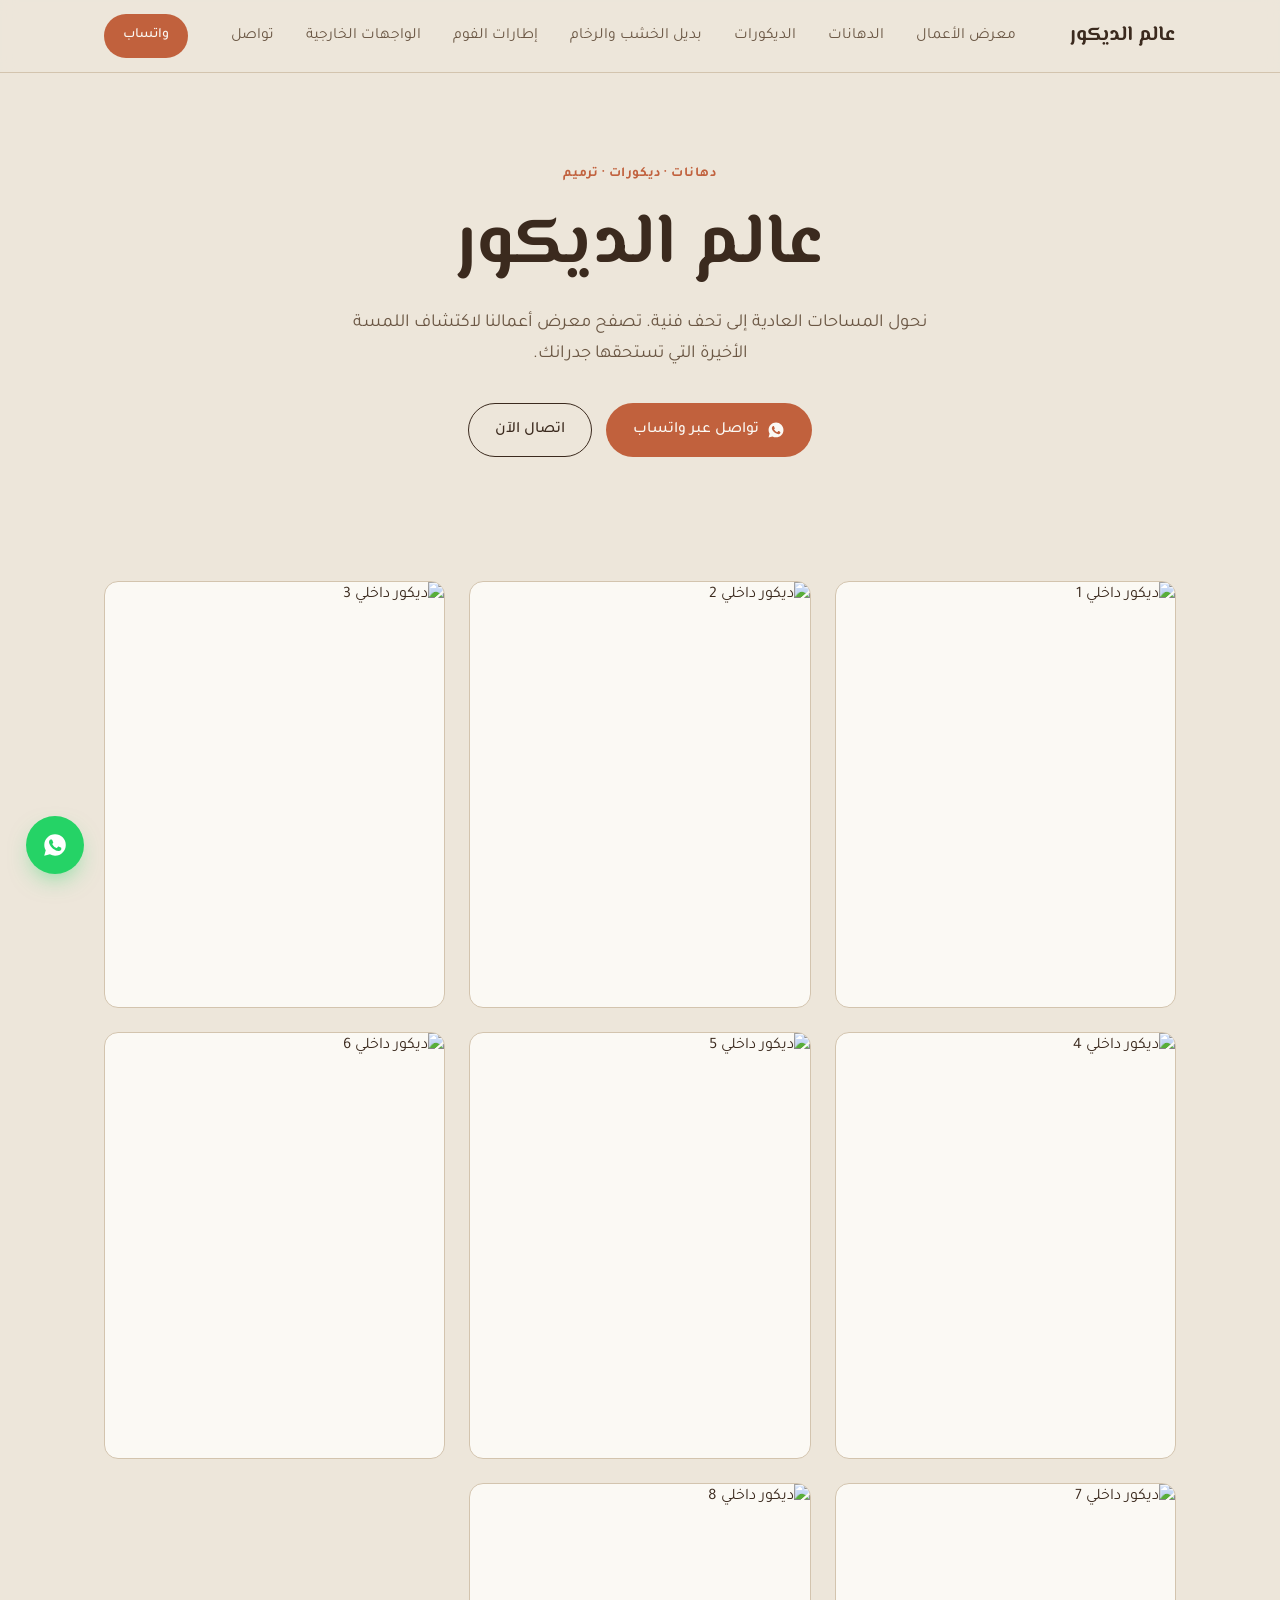
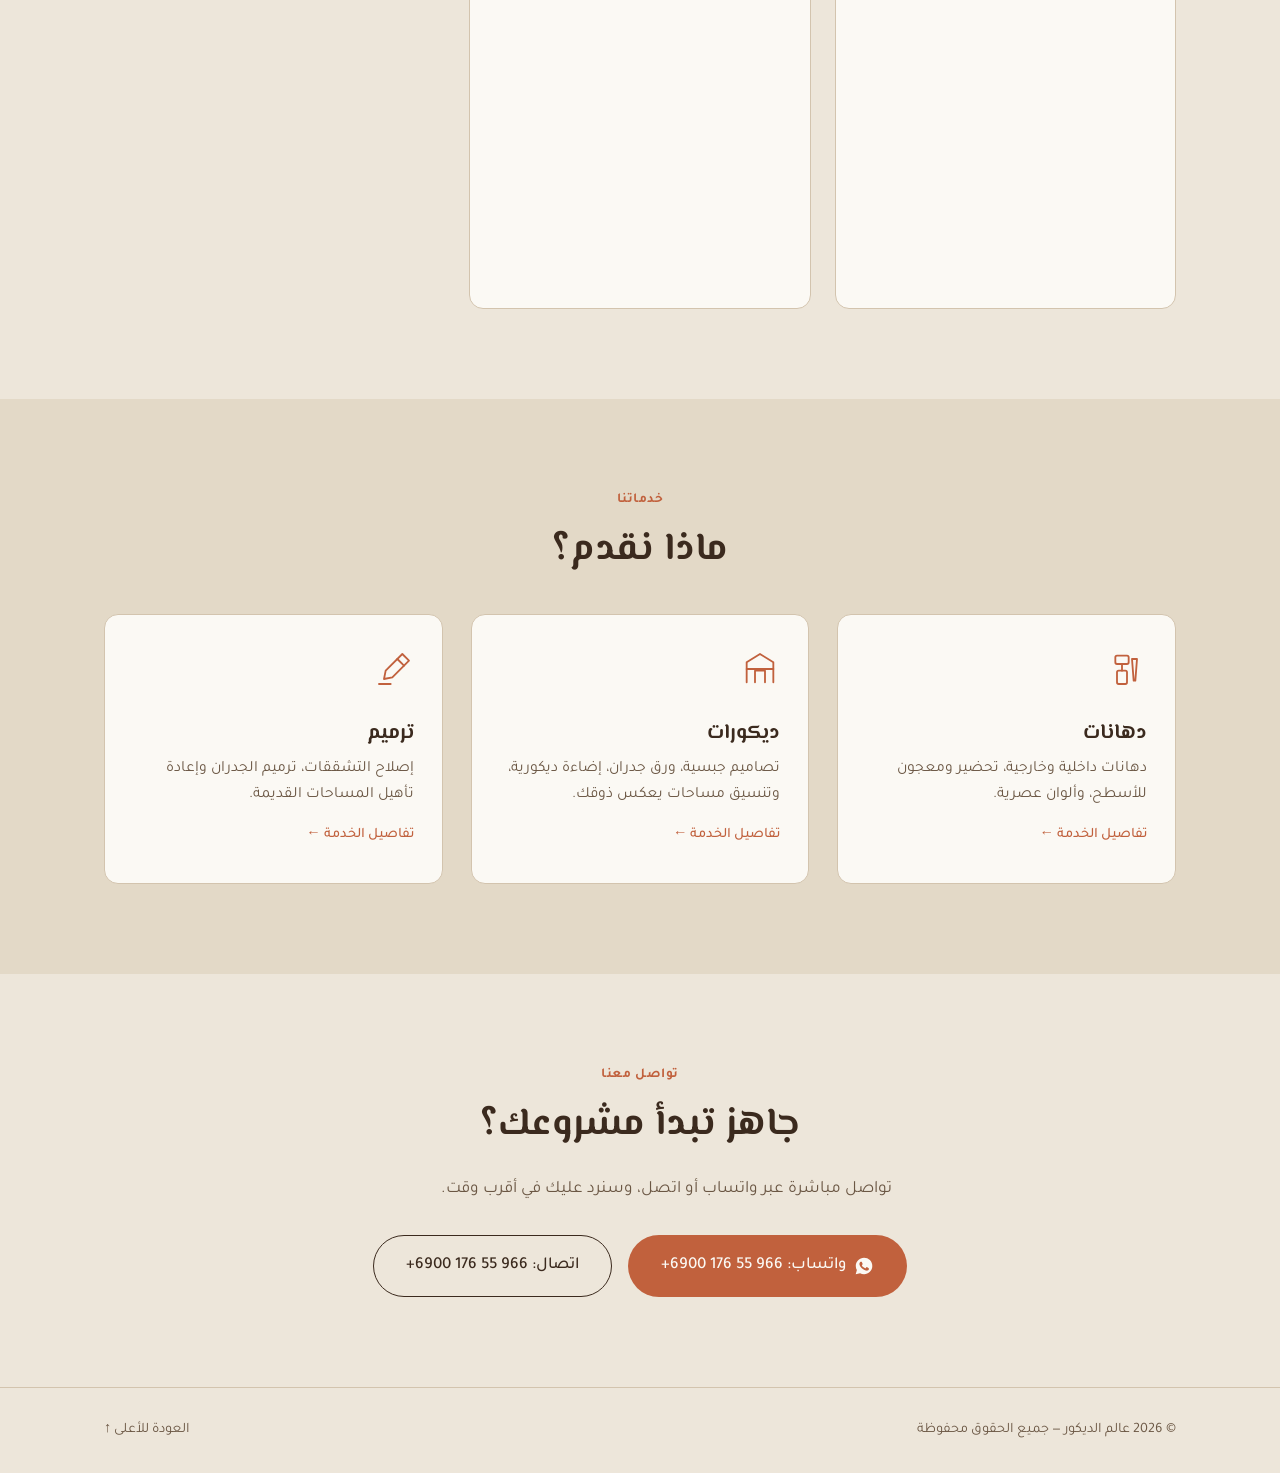
==== commit 3d688580: "your message" ====
--- a/index.html
+++ b/index.html
@@ -1,10 +1,6 @@
 <!DOCTYPE html>
 <html lang="ar" dir="rtl">
 <head>
-  <!DOCTYPE html>
-<html lang="en">
-<head>
-  <!-- PASTE HERE - very first thing -->
   <!-- Google tag (gtag.js) -->
   <script async src="https://www.googletagmanager.com/gtag/js?id=AW-18319807078"></script>
   <script>
@@ -16,32 +12,56 @@
 
   <meta charset="UTF-8">
   <meta name="viewport" content="width=device-width, initial-scale=1.0">
-  <title>Saeed Al-Shehri Painting & Decoration</title>
-  <link rel="stylesheet" href="styles.css">
-  <!-- rest of your head content stays below -->
-</head>
-<meta charset="UTF-8">
-<meta name="viewport" content="width=device-width, initial-scale=1.0">
-<title>سعيد الشهري | دهانات · ديكورات · ترميم في الرياض</title>
-<meta name="description" content="سعيد الشهري - خبرة في الدهانات والديكورات والترميم. تواصل عبر واتساب أو اتصل مباشرة.">
-<link rel="preconnect" href="https://fonts.googleapis.com">
-<link rel="preconnect" href="https://fonts.gstatic.com" crossorigin>
-<link href="https://fonts.googleapis.com/css2?family=El+Messiri:wght@500;600;700&family=Tajawal:wght@300;400;500;700&display=swap" rel="stylesheet">
-<link rel="stylesheet" href="css/style.css">
+  <title>عالم الديكور | دهانات · ديكورات · ترميم في الرياض</title>
+  <meta name="description" content="عالم الديكور - معرض أعمالنا في الدهانات والديكورات والترميم. تواصل عبر واتساب أو اتصل مباشرة.">
+  <link rel="preconnect" href="https://fonts.googleapis.com">
+  <link rel="preconnect" href="https://fonts.gstatic.com" crossorigin>
+  <link href="https://fonts.googleapis.com/css2?family=El+Messiri:wght@500;600;700&family=Tajawal:wght@300;400;500;700&display=swap" rel="stylesheet">
+  <link rel="stylesheet" href="css/style.css">
+  
+  <!-- Custom styles for the new photo-friendly gallery -->
+  <style>
+    .photo-grid {
+      display: grid;
+      grid-template-columns: repeat(auto-fill, minmax(260px, 1fr));
+      gap: 24px;
+      margin-top: 40px;
+    }
+    .photo-card {
+      border-radius: var(--radius);
+      overflow: hidden;
+      aspect-ratio: 4 / 5;
+      border: 1px solid var(--line);
+      background: var(--white);
+      position: relative;
+    }
+    .photo-card img {
+      width: 100%;
+      height: 100%;
+      object-fit: cover;
+      transition: transform 0.4s ease;
+      display: block;
+    }
+    .photo-card:hover img {
+      transform: scale(1.08);
+    }
+  </style>
 </head>
 <body>
 
 <header class="site-header" id="top">
   <div class="container header-inner">
-    <a href="#top" class="brand">سعيد الشهري</a>
-    <nav class="main-nav" id="mainNav">
-      <a href="#about">من أنا</a>
+    <a href="#top" class="brand">عالم الديكور</a>
+   <nav class="main-nav" id="mainNav">
+      <a href="index.html#gallery">معرض الأعمال</a>
       <a href="painting.html">الدهانات</a>
       <a href="decor.html">الديكورات</a>
-      <a href="restoration.html">الترميم</a>
-      <a href="#contact">تواصل</a>
+      <a href="wall-panels.html">بديل الخشب والرخام</a>
+      <a href="foam-moldings.html">إطارات الفوم</a>
+      <a href="exterior.html">الواجهات الخارجية</a>
+      <a href="index.html#contact">تواصل</a>
     </nav>
-    <a href="https://wa.me/966510398037" class="btn btn-small btn-primary header-cta" target="_blank" rel="noopener">واتساب</a>
+    <a href="https://wa.me/966551766900" class="btn btn-small btn-primary header-cta" target="_blank" rel="noopener">واتساب</a>
     <button class="nav-toggle" id="navToggle" aria-label="فتح القائمة" aria-expanded="false">
       <span></span><span></span><span></span>
     </button>
@@ -51,69 +71,70 @@
 <main>
 
   <!-- Hero -->
-  <section class="hero">
-    <div class="container hero-inner">
+  <section class="hero" style="padding-bottom: 20px;">
+    <div class="container hero-inner" style="grid-template-columns: 1fr; text-align: center;">
       <div class="hero-text reveal">
-        <p class="eyebrow">دهانات · ديكورات · ترميم</p>
-        <h1>سعيد الشهري</h1>
-        <p class="hero-sub">من الطبقة الأولى إلى اللمسة الأخيرة، كل سطح يستحق عناية دقيقة ويد خبيرة.</p>
-        <div class="hero-actions">
-          <a href="https://wa.me/966510398037" class="btn btn-primary" target="_blank" rel="noopener">
+        <p class="eyebrow center">دهانات · ديكورات · ترميم</p>
+        <h1 style="font-size: clamp(2.8rem, 6vw, 4.5rem);">عالم الديكور</h1>
+        <p class="hero-sub" style="margin: 0 auto 32px; max-width: 60ch;">
+          نحول المساحات العادية إلى تحف فنية. تصفح معرض أعمالنا لاكتشاف اللمسة الأخيرة التي تستحقها جدرانك.
+        </p>
+        <div class="hero-actions" style="justify-content: center;">
+          <a href="https://wa.me/966551766900" class="btn btn-primary" target="_blank" rel="noopener">
             <svg viewBox="0 0 24 24" width="18" height="18" fill="currentColor" aria-hidden="true"><path d="M12.04 2C6.58 2 2.13 6.45 2.13 11.91c0 1.75.46 3.45 1.32 4.95L2.05 22l5.25-1.38a9.9 9.9 0 0 0 4.74 1.21h.01c5.46 0 9.91-4.45 9.91-9.91 0-2.65-1.03-5.14-2.9-7.01A9.82 9.82 0 0 0 12.04 2zm5.8 14.1c-.24.68-1.4 1.32-1.93 1.4-.5.08-1.11.11-1.79-.11-.41-.13-.94-.3-1.62-.6-2.85-1.23-4.71-4.1-4.85-4.29-.14-.19-1.16-1.54-1.16-2.94s.73-2.09 1-2.38c.26-.28.57-.35.76-.35h.55c.18 0 .41-.03.63.48.24.55.81 1.9.88 2.04.07.14.12.31.02.5-.09.19-.14.31-.28.48-.14.16-.29.36-.42.49-.14.14-.28.28-.12.55.16.28.72 1.19 1.56 1.92 1.07.95 1.98 1.25 2.25 1.39.28.14.44.12.6-.07.16-.19.69-.8.87-1.08.19-.28.37-.23.62-.14.26.09 1.6.75 1.87.89.28.14.46.21.53.32.07.13.07.7-.17 1.38z"/></svg>
             تواصل عبر واتساب
           </a>
-          <a href="tel:+966510398037" class="btn btn-ghost">اتصل الآن</a>
-        </div>
-        <div class="hero-stats">
-          <div class="stat">
-            <span class="stat-num">٣-١٠</span>
-            <span class="stat-label">سنوات خبرة</span>
-          </div>
-          <div class="stat-divider" aria-hidden="true"></div>
-          <div class="stat">
-            <span class="stat-num">الرياض</span>
-            <span class="stat-label">والمناطق المجاورة</span>
-          </div>
+          <a href="tel:+966551766900" class="btn btn-ghost">اتصال الآن</a>
         </div>
       </div>
-      <div class="hero-visual reveal" aria-hidden="true">
-        <svg viewBox="0 0 400 460" class="avatar-illustration">
-          <ellipse cx="200" cy="430" rx="140" ry="18" fill="#D3C4AE" opacity="0.5"/>
-          <path d="M110 300 C110 220 150 160 200 160 C250 160 290 220 290 300 L290 400 C290 415 278 425 260 425 L140 425 C122 425 110 415 110 400 Z" fill="#C1613D"/>
-          <circle cx="200" cy="110" r="70" fill="#8B5E3C"/>
-          <path d="M140 100 C140 60 165 35 200 35 C235 35 260 60 260 100 L255 105 C250 70 228 50 200 50 C172 50 150 70 145 105 Z" fill="#3B2A1E"/>
-          <rect x="185" y="240" width="18" height="130" rx="9" fill="#B8873B" transform="rotate(-18 194 305)"/>
-          <rect x="170" y="225" width="55" height="34" rx="6" fill="#3B2A1E" transform="rotate(-18 197 242)"/>
-          <circle cx="330" cy="150" r="10" fill="#B8873B" opacity="0.7"/>
-          <circle cx="70" cy="200" r="7" fill="#C1613D" opacity="0.6"/>
-          <circle cx="340" cy="260" r="6" fill="#8B5E3C" opacity="0.6"/>
-        </svg>
-      </div>
-    </div>
-  </section>
-
-  <!-- About -->
-  <section class="section" id="about">
-    <div class="container narrow reveal">
-      <p class="eyebrow">من أنا</p>
-      <h2>خبرة تُقاس بالتفاصيل</h2>
-      <p class="lead">
-        أعمل في مجال الدهانات والديكورات والترميم منذ سنوات، وأؤمن أن أي مساحة — مهما كانت بسيطة —
-        تستحق معالجة دقيقة من التحضير الصحيح للأسطح إلى اختيار الألوان والخامات المناسبة.
-        أتعامل مع كل مشروع بنفس الجدية، من غرفة واحدة إلى واجهة مبنى كامل.
-      </p>
-      <p class="lead">
-        أعمل في <strong>الرياض</strong> والمناطق المجاورة، وأحرص على تسليم كل عمل بالجودة
-        التي أرضاها لنفسي قبل أن أعرضها على العميل.
-      </p>
-    </div>
-  </section>
-
-  <!-- Services -->
+    </div>
+  </section>
+
+  <!-- Photo Gallery (New Focal Point) -->
+  <section class="section" id="gallery" style="padding-top: 20px;">
+    <div class="container reveal">
+      <div class="photo-grid">
+        <!-- Image 1 -->
+        <div class="photo-card">
+          <img src="your-photo-1.jpg" alt="ديكور داخلي 1">
+        </div>
+        <!-- Image 2 -->
+        <div class="photo-card">
+          <img src="your-photo-2.jpg" alt="ديكور داخلي 2">
+        </div>
+        <!-- Image 3 -->
+        <div class="photo-card">
+          <img src="your-photo-3.jpg" alt="ديكور داخلي 3">
+        </div>
+        <!-- Image 4 -->
+        <div class="photo-card">
+          <img src="your-photo-4.jpg" alt="ديكور داخلي 4">
+        </div>
+        <!-- Image 5 -->
+        <div class="photo-card">
+          <img src="your-photo-5.jpg" alt="ديكور داخلي 5">
+        </div>
+        <!-- Image 6 -->
+        <div class="photo-card">
+          <img src="your-photo-6.jpg" alt="ديكور داخلي 6">
+        </div>
+        <!-- Image 7 -->
+        <div class="photo-card">
+          <img src="your-photo-7.jpg" alt="ديكور داخلي 7">
+        </div>
+        <!-- Image 8 -->
+        <div class="photo-card">
+          <img src="your-photo-8.jpg" alt="ديكور داخلي 8">
+        </div>
+      </div>  
+    </div>
+  </section>
+
+  <!-- Services (Simplified) -->
   <section class="section section-alt" id="services">
     <div class="container reveal">
-      <p class="eyebrow center">الخدمات</p>
-      <h2 class="center">ثلاث خدمات، معيار واحد للجودة</h2>
+      <p class="eyebrow center">خدماتنا</p>
+      <h2 class="center">ماذا نقدم؟</h2>
       <div class="services-grid">
 
         <div class="service-card">
@@ -126,7 +147,7 @@
             </svg>
           </div>
           <h3>دهانات</h3>
-          <p>دهانات داخلية وخارجية، تحضير ومعجون للأسطح، وألوان عصرية متينة تدوم مع الوقت.</p>
+          <p>دهانات داخلية وخارجية، تحضير ومعجون للأسطح، وألوان عصرية.</p>
           <a href="painting.html" class="service-more">تفاصيل الخدمة ←</a>
         </div>
 
@@ -139,7 +160,7 @@
             </svg>
           </div>
           <h3>ديكورات</h3>
-          <p>تصاميم جبسية، ورق جدران، إضاءة ديكورية، وتنسيق مساحات يعكس ذوق كل عميل.</p>
+          <p>تصاميم جبسية، ورق جدران، إضاءة ديكورية، وتنسيق مساحات يعكس ذوقك.</p>
           <a href="decor.html" class="service-more">تفاصيل الخدمة ←</a>
         </div>
 
@@ -152,7 +173,7 @@
             </svg>
           </div>
           <h3>ترميم</h3>
-          <p>إصلاح التشققات، ترميم الجدران والواجهات، وإعادة تأهيل المساحات القديمة لحالتها الأمثل.</p>
+          <p>إصلاح التشققات، ترميم الجدران وإعادة تأهيل المساحات القديمة.</p>
           <a href="restoration.html" class="service-more">تفاصيل الخدمة ←</a>
         </div>
 
@@ -160,57 +181,18 @@
     </div>
   </section>
 
-  <!-- Gallery -->
-  <section class="section" id="gallery">
-    <div class="container reveal">
-      <p class="eyebrow center">أعمالنا</p>
-      <h2 class="center">قبل، وبعد</h2>
-      <p class="lead center gallery-hint">مرّر المؤشر فوق الصورة (أو المسها في الجوال) لمشاهدة الفرق</p>
-
-      <div class="gallery-grid">
-        <div class="gallery-card">
-          <div class="gallery-wipe">
-            <div class="gallery-before ph-1"><span>قبل</span></div>
-            <div class="gallery-after ph-1-after"><span>بعد</span></div>
-          </div>
-          <p class="gallery-caption">دهان جدار خارجي</p>
-        </div>
-        <div class="gallery-card">
-          <div class="gallery-wipe">
-            <div class="gallery-before ph-2"><span>قبل</span></div>
-            <div class="gallery-after ph-2-after"><span>بعد</span></div>
-          </div>
-          <p class="gallery-caption">ترميم واجهة</p>
-        </div>
-        <div class="gallery-card">
-          <div class="gallery-wipe">
-            <div class="gallery-before ph-3"><span>قبل</span></div>
-            <div class="gallery-after ph-3-after"><span>بعد</span></div>
-          </div>
-          <p class="gallery-caption">ديكور جبس داخلي</p>
-        </div>
-        <div class="gallery-card">
-          <div class="gallery-wipe">
-            <div class="gallery-before ph-4"><span>قبل</span></div>
-            <div class="gallery-after ph-4-after"><span>بعد</span></div>
-          </div>
-          <p class="gallery-caption">دهان غرفة داخلية</p>
-        </div>
-      </div>  
-  </section>
-
   <!-- Contact -->
-  <section class="section section-alt" id="contact">
+  <section class="section" id="contact">
     <div class="container narrow center reveal">
       <p class="eyebrow center">تواصل معنا</p>
       <h2>جاهز تبدأ مشروعك؟</h2>
-      <p class="lead">تواصل مباشرة عبر واتساب أو اتصل، وسأرد عليك في أقرب وقت.</p>
+      <p class="lead">تواصل مباشرة عبر واتساب أو اتصل، وسنرد عليك في أقرب وقت.</p>
       <div class="contact-actions">
-        <a href="https://wa.me/966510398037" class="btn btn-primary btn-large" target="_blank" rel="noopener">
+        <a href="https://wa.me/966551766900" class="btn btn-primary btn-large" target="_blank" rel="noopener">
           <svg viewBox="0 0 24 24" width="20" height="20" fill="currentColor" aria-hidden="true"><path d="M12.04 2C6.58 2 2.13 6.45 2.13 11.91c0 1.75.46 3.45 1.32 4.95L2.05 22l5.25-1.38a9.9 9.9 0 0 0 4.74 1.21h.01c5.46 0 9.91-4.45 9.91-9.91 0-2.65-1.03-5.14-2.9-7.01A9.82 9.82 0 0 0 12.04 2zm5.8 14.1c-.24.68-1.4 1.32-1.93 1.4-.5.08-1.11.11-1.79-.11-.41-.13-.94-.3-1.62-.6-2.85-1.23-4.71-4.1-4.85-4.29-.14-.19-1.16-1.54-1.16-2.94s.73-2.09 1-2.38c.26-.28.57-.35.76-.35h.55c.18 0 .41-.03.63.48.24.55.81 1.9.88 2.04.07.14.12.31.02.5-.09.19-.14.31-.28.48-.14.16-.29.36-.42.49-.14.14-.28.28-.12.55.16.28.72 1.19 1.56 1.92 1.07.95 1.98 1.25 2.25 1.39.28.14.44.12.6-.07.16-.19.69-.8.87-1.08.19-.28.37-.23.62-.14.26.09 1.6.75 1.87.89.28.14.46.21.53.32.07.13.07.7-.17 1.38z"/></svg>
-          واتساب: 966 51 039 8037+
+          واتساب: 966 55 176 6900+
         </a>
-        <a href="tel:+966510398037" class="btn btn-ghost btn-large">اتصال: 966 51 039 8037+</a>
+        <a href="tel:+966551766900" class="btn btn-ghost btn-large">اتصال: 966 55 176 6900+</a>
       </div>
     </div>
   </section>
@@ -219,15 +201,15 @@
 
 <footer class="site-footer">
   <div class="container footer-inner">
-    <span>© <span id="year"></span> سعيد الشهري — جميع الحقوق محفوظة</span>
+    <span>© <span id="year"></span> عالم الديكور — جميع الحقوق محفوظة</span>
     <a href="#top" class="back-top">العودة للأعلى ↑</a>
   </div>
 </footer>
 
-<a href="https://wa.me/966510398037" class="floating-whatsapp" target="_blank" rel="noopener" aria-label="تواصل عبر واتساب">
+<a href="https://wa.me/966551766900" class="floating-whatsapp" target="_blank" rel="noopener" aria-label="تواصل عبر واتساب">
   <svg viewBox="0 0 24 24" width="26" height="26" fill="currentColor" aria-hidden="true"><path d="M12.04 2C6.58 2 2.13 6.45 2.13 11.91c0 1.75.46 3.45 1.32 4.95L2.05 22l5.25-1.38a9.9 9.9 0 0 0 4.74 1.21h.01c5.46 0 9.91-4.45 9.91-9.91 0-2.65-1.03-5.14-2.9-7.01A9.82 9.82 0 0 0 12.04 2zm5.8 14.1c-.24.68-1.4 1.32-1.93 1.4-.5.08-1.11.11-1.79-.11-.41-.13-.94-.3-1.62-.6-2.85-1.23-4.71-4.1-4.85-4.29-.14-.19-1.16-1.54-1.16-2.94s.73-2.09 1-2.38c.26-.28.57-.35.76-.35h.55c.18 0 .41-.03.63.48.24.55.81 1.9.88 2.04.07.14.12.31.02.5-.09.19-.14.31-.28.48-.14.16-.29.36-.42.49-.14.14-.28.28-.12.55.16.28.72 1.19 1.56 1.92 1.07.95 1.98 1.25 2.25 1.39.28.14.44.12.6-.07.16-.19.69-.8.87-1.08.19-.28.37-.23.62-.14.26.09 1.6.75 1.87.89.28.14.46.21.53.32.07.13.07.7-.17 1.38z"/></svg>
 </a>
 
 <script src="js/main.js"></script>
 </body>
-</html>
+</html>
